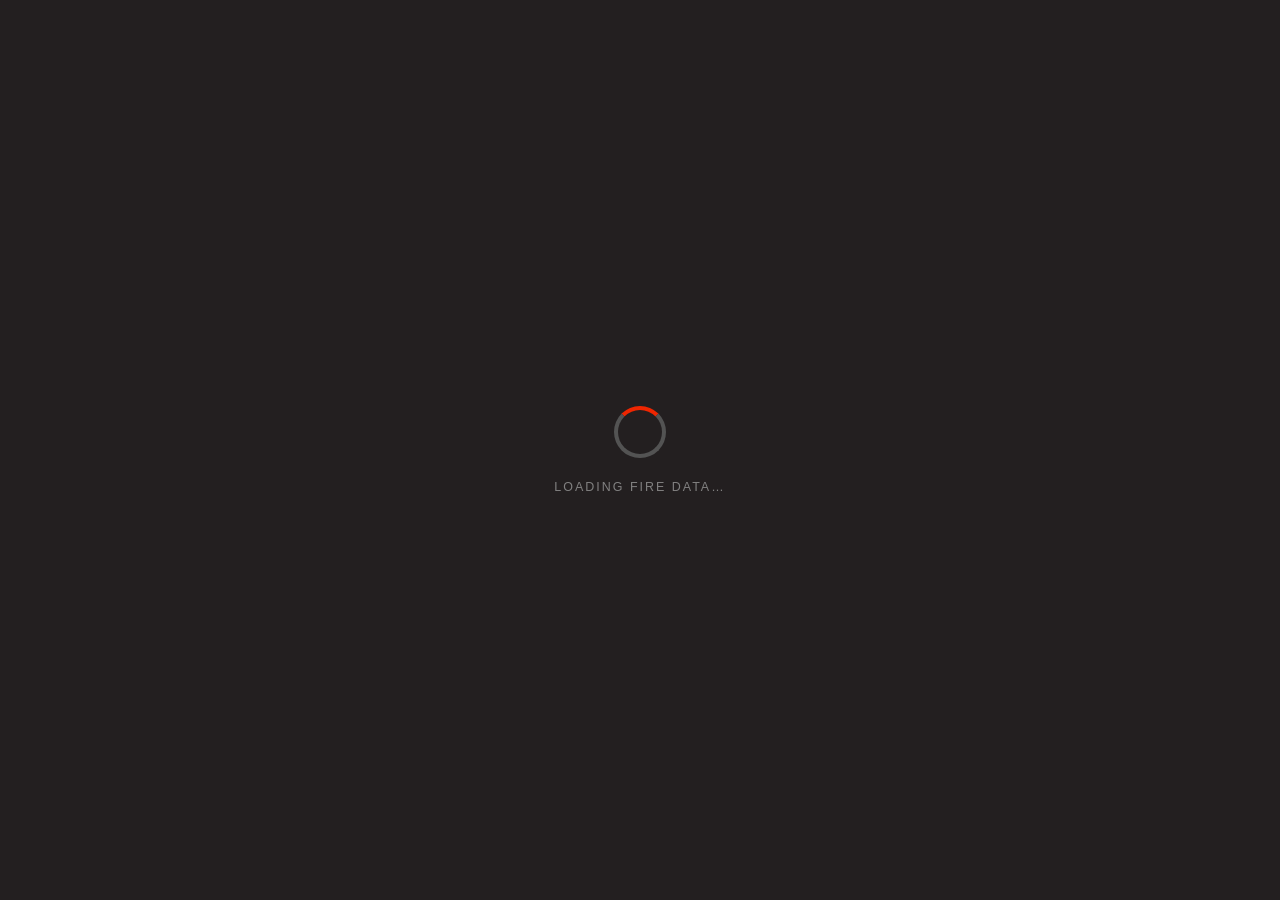
==== index.html @ 2c2c7174 "Initial build: Canada Wildfire Tracker" ====
<!DOCTYPE html>
<html lang="en">
<head>
  <meta charset="UTF-8">
  <meta name="viewport" content="width=device-width, initial-scale=1.0">
  <title>Canada Wildfire Tracker — Global News</title>
  <link rel="stylesheet" href="css/styles.css">
  <link href="https://api.mapbox.com/mapbox-gl-js/v3.3.0/mapbox-gl.css" rel="stylesheet">
</head>
<body>

<nav class="top-nav">
  <div class="nav-brand">
    <img src="Global News neg.svg" class="nav-logo" alt="Global News">
    <div class="nav-divider"></div>
    <div class="nav-title">
      <span class="nav-title-main">Wildfire Tracker</span>
      <span class="nav-title-sub">Canada · Live</span>
    </div>
  </div>

  <div class="province-filters" id="province-filters">
    <button class="filter-pill active" data-province="all">All</button>
    <button class="filter-pill" data-province="BC">BC</button>
    <button class="filter-pill" data-province="AB">AB</button>
    <button class="filter-pill" data-province="SK">SK</button>
    <button class="filter-pill" data-province="MB">MB</button>
    <button class="filter-pill" data-province="ON">ON</button>
    <button class="filter-pill" data-province="QC">QC</button>
    <button class="filter-pill" data-province="NB">NB</button>
    <button class="filter-pill" data-province="NS">NS</button>
    <button class="filter-pill" data-province="NL">NL</button>
    <button class="filter-pill" data-province="YT">YT</button>
    <button class="filter-pill" data-province="NT">NT</button>
    <button class="filter-pill" data-province="NU">NU</button>
  </div>

  <div class="nav-status">
    <span class="last-updated" id="last-updated">Loading…</span>
    <button class="refresh-btn" id="refresh-btn" title="Refresh data">↻</button>
  </div>
</nav>

<div id="map"></div>

<div class="stats-bar">
  <div class="stat">
    <span class="stat-value" id="stat-total">—</span>
    <span class="stat-label">Active Fires</span>
  </div>
  <div class="stat-divider"></div>
  <div class="stat">
    <span class="stat-value" id="stat-high">—</span>
    <span class="stat-label">High Confidence</span>
  </div>
  <div class="stat-divider"></div>
  <div class="stat">
    <span class="stat-value" id="stat-provinces">—</span>
    <span class="stat-label">Provinces Affected</span>
  </div>
  <div class="stat-divider"></div>
  <div class="stat">
    <span class="stat-value" id="stat-frp">—</span>
    <span class="stat-label">Max Intensity (MW)</span>
  </div>
</div>

<!-- Fire detail panel -->
<div class="fire-panel" id="fire-panel">
  <button class="panel-close" id="panel-close">✕</button>
  <div class="panel-header">
    <div class="panel-fire-icon">🔥</div>
    <div>
      <div class="panel-title">Active Fire</div>
      <div class="panel-province" id="panel-province">—</div>
    </div>
  </div>
  <div class="panel-body">
    <div class="panel-row">
      <span class="panel-label">Detected</span>
      <span class="panel-value" id="panel-time">—</span>
    </div>
    <div class="panel-row">
      <span class="panel-label">Confidence</span>
      <span class="panel-value" id="panel-confidence">—</span>
    </div>
    <div class="panel-row">
      <span class="panel-label">Intensity (FRP)</span>
      <span class="panel-value" id="panel-frp">—</span>
    </div>
    <div class="panel-row">
      <span class="panel-label">Satellite</span>
      <span class="panel-value" id="panel-satellite">—</span>
    </div>
    <div class="panel-row">
      <span class="panel-label">Day / Night</span>
      <span class="panel-value" id="panel-daynight">—</span>
    </div>
    <div class="panel-row">
      <span class="panel-label">Coordinates</span>
      <span class="panel-value" id="panel-coords">—</span>
    </div>
  </div>
</div>

<!-- Loading overlay -->
<div class="loading-overlay" id="loading-overlay">
  <div class="loading-spinner"></div>
  <div class="loading-text">Loading fire data…</div>
</div>

<!-- Error banner -->
<div class="error-banner" id="error-banner" style="display:none;">
  ⚠ Unable to load fire data — check API keys and connection.
</div>

<script src="https://api.mapbox.com/mapbox-gl-js/v3.3.0/mapbox-gl.js"></script>
<script src="js/app.js"></script>
</body>
</html>
---- css/styles.css ----
*, *::before, *::after { box-sizing: border-box; margin: 0; padding: 0; }

:root {
  --red:    #ef2601;
  --dark:   #231f20;
  --light:  #f2f2f2;
  --mid:    #535353;
  --gray:   #818080;
  --lgray:  #aeaeae;
  --font:   -apple-system, BlinkMacSystemFont, 'Segoe UI', Arial, sans-serif;
  --nav-h:  72px;
  --stats-h: 68px;
}

html, body {
  height: 100%;
  width: 100%;
  overflow: hidden;
  font-family: var(--font);
  background: var(--dark);
  color: var(--light);
}

/* ── Top Nav ─────────────────────────────────────────────────────────────── */

.top-nav {
  position: fixed;
  top: 0; left: 0; right: 0;
  height: var(--nav-h);
  background: var(--dark);
  border-bottom: 2px solid var(--red);
  display: flex;
  align-items: center;
  gap: 20px;
  padding: 0 24px;
  z-index: 100;
}

.nav-brand {
  display: flex;
  align-items: center;
  gap: 16px;
  flex-shrink: 0;
}

.nav-logo {
  height: 34px;
  width: auto;
  display: block;
}

.nav-divider {
  width: 1px;
  height: 36px;
  background: var(--mid);
  flex-shrink: 0;
}

.nav-title-main {
  display: block;
  font-size: 0.95rem;
  font-weight: 900;
  letter-spacing: 2px;
  text-transform: uppercase;
  color: var(--light);
}

.nav-title-sub {
  display: block;
  font-size: 0.58rem;
  font-weight: 700;
  letter-spacing: 2.5px;
  text-transform: uppercase;
  color: var(--red);
  margin-top: 2px;
}

/* Province filter pills */
.province-filters {
  display: flex;
  align-items: center;
  gap: 6px;
  flex: 1;
  overflow-x: auto;
  scrollbar-width: none;
}
.province-filters::-webkit-scrollbar { display: none; }

.filter-pill {
  padding: 8px 18px;
  border: 1.5px solid var(--mid);
  border-radius: 24px;
  background: transparent;
  color: var(--lgray);
  font-size: 0.78rem;
  font-weight: 700;
  letter-spacing: 0.6px;
  cursor: pointer;
  white-space: nowrap;
  transition: border-color 0.15s, color 0.15s, background 0.15s;
  min-height: 42px;
  min-width: 54px;
}
.filter-pill:hover  { border-color: var(--light); color: var(--light); }
.filter-pill.active { background: var(--red); border-color: var(--red); color: #fff; }

/* Status area */
.nav-status {
  display: flex;
  align-items: center;
  gap: 12px;
  flex-shrink: 0;
}

.last-updated {
  font-size: 0.7rem;
  color: var(--lgray);
  white-space: nowrap;
  letter-spacing: 0.3px;
}

.refresh-btn {
  width: 42px;
  height: 42px;
  border: 1.5px solid var(--mid);
  border-radius: 50%;
  background: transparent;
  color: var(--lgray);
  font-size: 1.3rem;
  cursor: pointer;
  display: flex;
  align-items: center;
  justify-content: center;
  transition: border-color 0.15s, color 0.15s;
  line-height: 1;
}
.refresh-btn:hover               { border-color: var(--red); color: var(--red); }
.refresh-btn.spinning            { animation: spin 0.9s linear infinite; }

@keyframes spin { to { transform: rotate(360deg); } }

/* ── Map ─────────────────────────────────────────────────────────────────── */

#map {
  position: fixed;
  top: var(--nav-h);
  left: 0; right: 0;
  bottom: var(--stats-h);
}

/* ── Stats Bar ───────────────────────────────────────────────────────────── */

.stats-bar {
  position: fixed;
  bottom: 0; left: 0; right: 0;
  height: var(--stats-h);
  background: var(--dark);
  border-top: 2px solid var(--mid);
  display: flex;
  align-items: center;
  justify-content: center;
  z-index: 100;
}

.stat {
  display: flex;
  flex-direction: column;
  align-items: center;
  gap: 3px;
  padding: 0 48px;
}

.stat-value {
  font-size: 1.55rem;
  font-weight: 900;
  color: var(--red);
  letter-spacing: 1px;
  line-height: 1;
}

.stat-label {
  font-size: 0.6rem;
  font-weight: 700;
  text-transform: uppercase;
  letter-spacing: 1.2px;
  color: var(--gray);
}

.stat-divider {
  width: 1px;
  height: 34px;
  background: var(--mid);
  flex-shrink: 0;
}

/* ── Fire Detail Panel ───────────────────────────────────────────────────── */

.fire-panel {
  position: fixed;
  top: calc(var(--nav-h) + 16px);
  right: -400px;
  width: 360px;
  background: var(--dark);
  border: 1.5px solid var(--mid);
  border-radius: 8px;
  z-index: 200;
  transition: right 0.3s cubic-bezier(0.22, 1, 0.36, 1);
  overflow: hidden;
}
.fire-panel.open { right: 16px; }

.panel-close {
  position: absolute;
  top: 14px;
  right: 14px;
  width: 36px;
  height: 36px;
  border: none;
  background: var(--mid);
  color: var(--light);
  border-radius: 50%;
  cursor: pointer;
  font-size: 0.85rem;
  display: flex;
  align-items: center;
  justify-content: center;
  transition: background 0.15s;
}
.panel-close:hover { background: var(--red); }

.panel-header {
  display: flex;
  align-items: center;
  gap: 14px;
  padding: 20px 20px 16px;
  border-bottom: 1px solid var(--mid);
  background: rgba(239, 38, 1, 0.07);
}

.panel-fire-icon { font-size: 2.2rem; }

.panel-title {
  font-size: 0.78rem;
  font-weight: 900;
  text-transform: uppercase;
  letter-spacing: 1.5px;
  color: var(--red);
}

.panel-province {
  font-size: 0.88rem;
  font-weight: 600;
  color: var(--light);
  margin-top: 3px;
}

.panel-body {
  padding: 18px 20px;
  display: flex;
  flex-direction: column;
  gap: 14px;
}

.panel-row {
  display: flex;
  justify-content: space-between;
  align-items: baseline;
  gap: 12px;
}

.panel-label {
  font-size: 0.68rem;
  font-weight: 700;
  text-transform: uppercase;
  letter-spacing: 0.8px;
  color: var(--gray);
  white-space: nowrap;
}

.panel-value {
  font-size: 0.88rem;
  font-weight: 600;
  color: var(--light);
  text-align: right;
}

/* ── Loading ─────────────────────────────────────────────────────────────── */

.loading-overlay {
  position: fixed;
  inset: 0;
  background: var(--dark);
  display: flex;
  flex-direction: column;
  align-items: center;
  justify-content: center;
  gap: 22px;
  z-index: 500;
  transition: opacity 0.5s;
}
.loading-overlay.hidden {
  opacity: 0;
  pointer-events: none;
}

.loading-spinner {
  width: 52px;
  height: 52px;
  border: 4px solid var(--mid);
  border-top-color: var(--red);
  border-radius: 50%;
  animation: spin 0.8s linear infinite;
}

.loading-text {
  font-size: 0.78rem;
  letter-spacing: 2px;
  color: var(--gray);
  text-transform: uppercase;
}

/* ── Error Banner ────────────────────────────────────────────────────────── */

.error-banner {
  position: fixed;
  top: calc(var(--nav-h) + 14px);
  left: 50%;
  transform: translateX(-50%);
  background: #7a0000;
  color: #fff;
  padding: 10px 28px;
  border-radius: 6px;
  font-size: 0.82rem;
  font-weight: 700;
  z-index: 300;
  letter-spacing: 0.3px;
  white-space: nowrap;
}

/* ── Mapbox overrides ────────────────────────────────────────────────────── */

.mapboxgl-ctrl-group {
  background: var(--dark) !important;
  border: 1.5px solid var(--mid) !important;
}
.mapboxgl-ctrl-group button {
  background: transparent !important;
}
.mapboxgl-ctrl-group button:hover {
  background: var(--mid) !important;
}
.mapboxgl-ctrl-icon { filter: invert(1); }

.mapboxgl-ctrl-attrib {
  background: rgba(35, 31, 32, 0.85) !important;
}
.mapboxgl-ctrl-attrib a { color: var(--lgray) !important; }
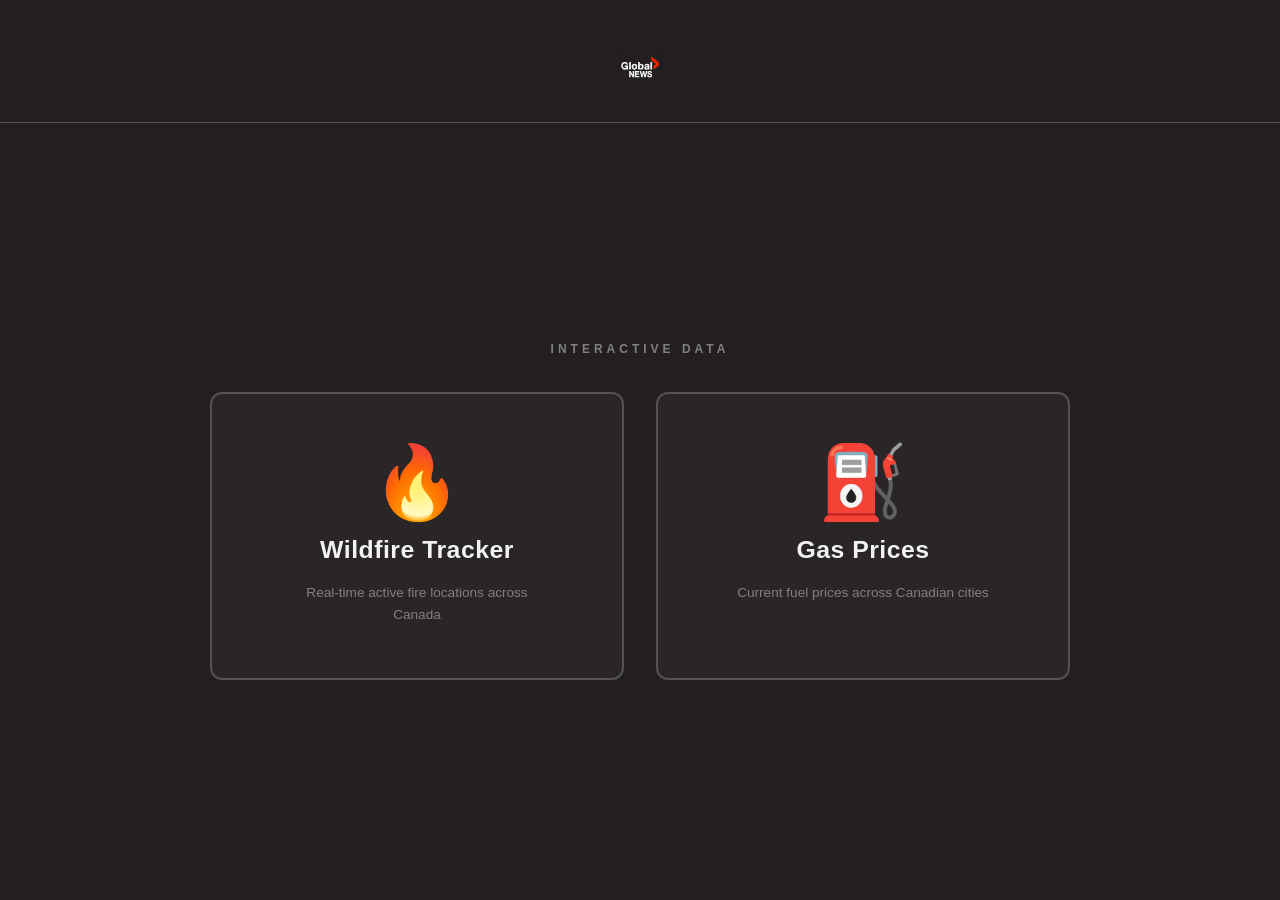
==== commit 3060fc62: "Add splash page, gas prices map, home navigation" ====
--- a/index.html
+++ b/index.html
@@ -3,118 +3,33 @@
 <head>
   <meta charset="UTF-8">
   <meta name="viewport" content="width=device-width, initial-scale=1.0">
-  <title>Canada Wildfire Tracker — Global News</title>
-  <link rel="stylesheet" href="css/styles.css">
-  <link href="https://api.mapbox.com/mapbox-gl-js/v3.3.0/mapbox-gl.css" rel="stylesheet">
+  <title>Global News Interactive</title>
+  <link rel="stylesheet" href="css/splash.css">
 </head>
 <body>
 
-<nav class="top-nav">
-  <div class="nav-brand">
-    <img src="Global News neg.svg" class="nav-logo" alt="Global News">
-    <div class="nav-divider"></div>
-    <div class="nav-title">
-      <span class="nav-title-main">Wildfire Tracker</span>
-      <span class="nav-title-sub">Canada · Live</span>
+  <header class="splash-header">
+    <img src="Images/Global News neg.svg" alt="Global News" class="splash-logo">
+  </header>
+
+  <main class="splash-main">
+    <p class="splash-subtitle">Interactive Data</p>
+    <div class="splash-cards">
+
+      <a href="wildfire.html" class="splash-card">
+        <div class="card-icon">🔥</div>
+        <div class="card-name">Wildfire Tracker</div>
+        <div class="card-desc">Real-time active fire locations across Canada</div>
+      </a>
+
+      <a href="gas.html" class="splash-card">
+        <div class="card-icon">⛽</div>
+        <div class="card-name">Gas Prices</div>
+        <div class="card-desc">Current fuel prices across Canadian cities</div>
+      </a>
+
     </div>
-  </div>
+  </main>
 
-  <div class="province-filters" id="province-filters">
-    <button class="filter-pill active" data-province="all">All</button>
-    <button class="filter-pill" data-province="BC">BC</button>
-    <button class="filter-pill" data-province="AB">AB</button>
-    <button class="filter-pill" data-province="SK">SK</button>
-    <button class="filter-pill" data-province="MB">MB</button>
-    <button class="filter-pill" data-province="ON">ON</button>
-    <button class="filter-pill" data-province="QC">QC</button>
-    <button class="filter-pill" data-province="NB">NB</button>
-    <button class="filter-pill" data-province="NS">NS</button>
-    <button class="filter-pill" data-province="NL">NL</button>
-    <button class="filter-pill" data-province="YT">YT</button>
-    <button class="filter-pill" data-province="NT">NT</button>
-    <button class="filter-pill" data-province="NU">NU</button>
-  </div>
-
-  <div class="nav-status">
-    <span class="last-updated" id="last-updated">Loading…</span>
-    <button class="refresh-btn" id="refresh-btn" title="Refresh data">↻</button>
-  </div>
-</nav>
-
-<div id="map"></div>
-
-<div class="stats-bar">
-  <div class="stat">
-    <span class="stat-value" id="stat-total">—</span>
-    <span class="stat-label">Active Fires</span>
-  </div>
-  <div class="stat-divider"></div>
-  <div class="stat">
-    <span class="stat-value" id="stat-high">—</span>
-    <span class="stat-label">High Confidence</span>
-  </div>
-  <div class="stat-divider"></div>
-  <div class="stat">
-    <span class="stat-value" id="stat-provinces">—</span>
-    <span class="stat-label">Provinces Affected</span>
-  </div>
-  <div class="stat-divider"></div>
-  <div class="stat">
-    <span class="stat-value" id="stat-frp">—</span>
-    <span class="stat-label">Max Intensity (MW)</span>
-  </div>
-</div>
-
-<!-- Fire detail panel -->
-<div class="fire-panel" id="fire-panel">
-  <button class="panel-close" id="panel-close">✕</button>
-  <div class="panel-header">
-    <div class="panel-fire-icon">🔥</div>
-    <div>
-      <div class="panel-title">Active Fire</div>
-      <div class="panel-province" id="panel-province">—</div>
-    </div>
-  </div>
-  <div class="panel-body">
-    <div class="panel-row">
-      <span class="panel-label">Detected</span>
-      <span class="panel-value" id="panel-time">—</span>
-    </div>
-    <div class="panel-row">
-      <span class="panel-label">Confidence</span>
-      <span class="panel-value" id="panel-confidence">—</span>
-    </div>
-    <div class="panel-row">
-      <span class="panel-label">Intensity (FRP)</span>
-      <span class="panel-value" id="panel-frp">—</span>
-    </div>
-    <div class="panel-row">
-      <span class="panel-label">Satellite</span>
-      <span class="panel-value" id="panel-satellite">—</span>
-    </div>
-    <div class="panel-row">
-      <span class="panel-label">Day / Night</span>
-      <span class="panel-value" id="panel-daynight">—</span>
-    </div>
-    <div class="panel-row">
-      <span class="panel-label">Coordinates</span>
-      <span class="panel-value" id="panel-coords">—</span>
-    </div>
-  </div>
-</div>
-
-<!-- Loading overlay -->
-<div class="loading-overlay" id="loading-overlay">
-  <div class="loading-spinner"></div>
-  <div class="loading-text">Loading fire data…</div>
-</div>
-
-<!-- Error banner -->
-<div class="error-banner" id="error-banner" style="display:none;">
-  ⚠ Unable to load fire data — check API keys and connection.
-</div>
-
-<script src="https://api.mapbox.com/mapbox-gl-js/v3.3.0/mapbox-gl.js"></script>
-<script src="js/app.js"></script>
 </body>
 </html>
--- a/css/splash.css
+++ b/css/splash.css
@@ -0,0 +1,102 @@
+*, *::before, *::after { box-sizing: border-box; margin: 0; padding: 0; }
+
+:root {
+  --red:   #ef2601;
+  --dark:  #231f20;
+  --light: #f2f2f2;
+  --mid:   #535353;
+  --gray:  #818080;
+  --font:  -apple-system, BlinkMacSystemFont, 'Segoe UI', Arial, sans-serif;
+}
+
+html, body {
+  height: 100%;
+  background: var(--dark);
+  color: var(--light);
+  font-family: var(--font);
+  overflow: hidden;
+}
+
+/* ── Header ─────────────────────────────────────────────────────────────── */
+
+.splash-header {
+  display: flex;
+  justify-content: center;
+  padding: 48px 0 0;
+  border-bottom: 1px solid var(--mid);
+  padding-bottom: 32px;
+}
+
+.splash-logo {
+  height: 42px;
+  width: auto;
+}
+
+/* ── Main ────────────────────────────────────────────────────────────────── */
+
+.splash-main {
+  display: flex;
+  flex-direction: column;
+  align-items: center;
+  justify-content: center;
+  height: calc(100vh - 124px);
+  gap: 36px;
+  padding: 32px;
+}
+
+.splash-subtitle {
+  font-size: 0.75rem;
+  font-weight: 800;
+  letter-spacing: 4px;
+  text-transform: uppercase;
+  color: var(--gray);
+}
+
+/* ── Cards ───────────────────────────────────────────────────────────────── */
+
+.splash-cards {
+  display: flex;
+  gap: 32px;
+  width: 100%;
+  max-width: 860px;
+}
+
+.splash-card {
+  flex: 1;
+  display: flex;
+  flex-direction: column;
+  align-items: center;
+  gap: 18px;
+  padding: 52px 36px;
+  background: rgba(255,255,255,0.03);
+  border: 2px solid var(--mid);
+  border-radius: 12px;
+  text-decoration: none;
+  color: var(--light);
+  cursor: pointer;
+  transition: border-color 0.2s, background 0.2s, transform 0.15s;
+  user-select: none;
+}
+.splash-card:hover,
+.splash-card:active {
+  border-color: var(--red);
+  background: rgba(239,38,1,0.07);
+  transform: translateY(-6px);
+}
+
+.card-icon  { font-size: 4.5rem; line-height: 1; }
+
+.card-name  {
+  font-size: 1.55rem;
+  font-weight: 900;
+  letter-spacing: 0.5px;
+  color: var(--light);
+}
+
+.card-desc  {
+  font-size: 0.85rem;
+  color: var(--gray);
+  text-align: center;
+  line-height: 1.6;
+  max-width: 260px;
+}
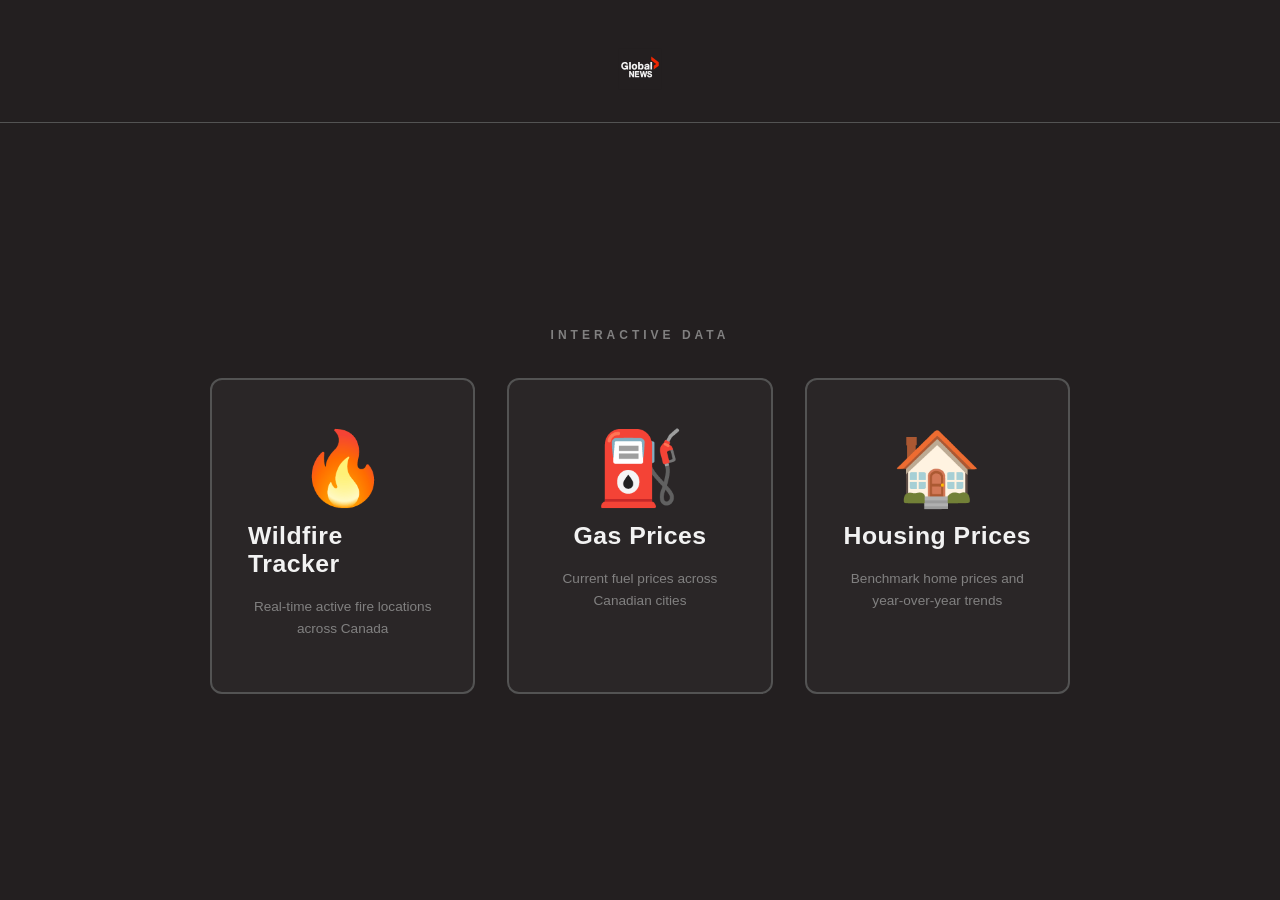
==== commit be897785: "Add housing prices map page Interactive map showing CREA-style MLS benchmark prices for 27 Canadian " ====
--- a/index.html
+++ b/index.html
@@ -28,6 +28,12 @@
         <div class="card-desc">Current fuel prices across Canadian cities</div>
       </a>
 
+      <a href="housing.html" class="splash-card">
+        <div class="card-icon">🏠</div>
+        <div class="card-name">Housing Prices</div>
+        <div class="card-desc">Benchmark home prices and year-over-year trends</div>
+      </a>
+
     </div>
   </main>
 
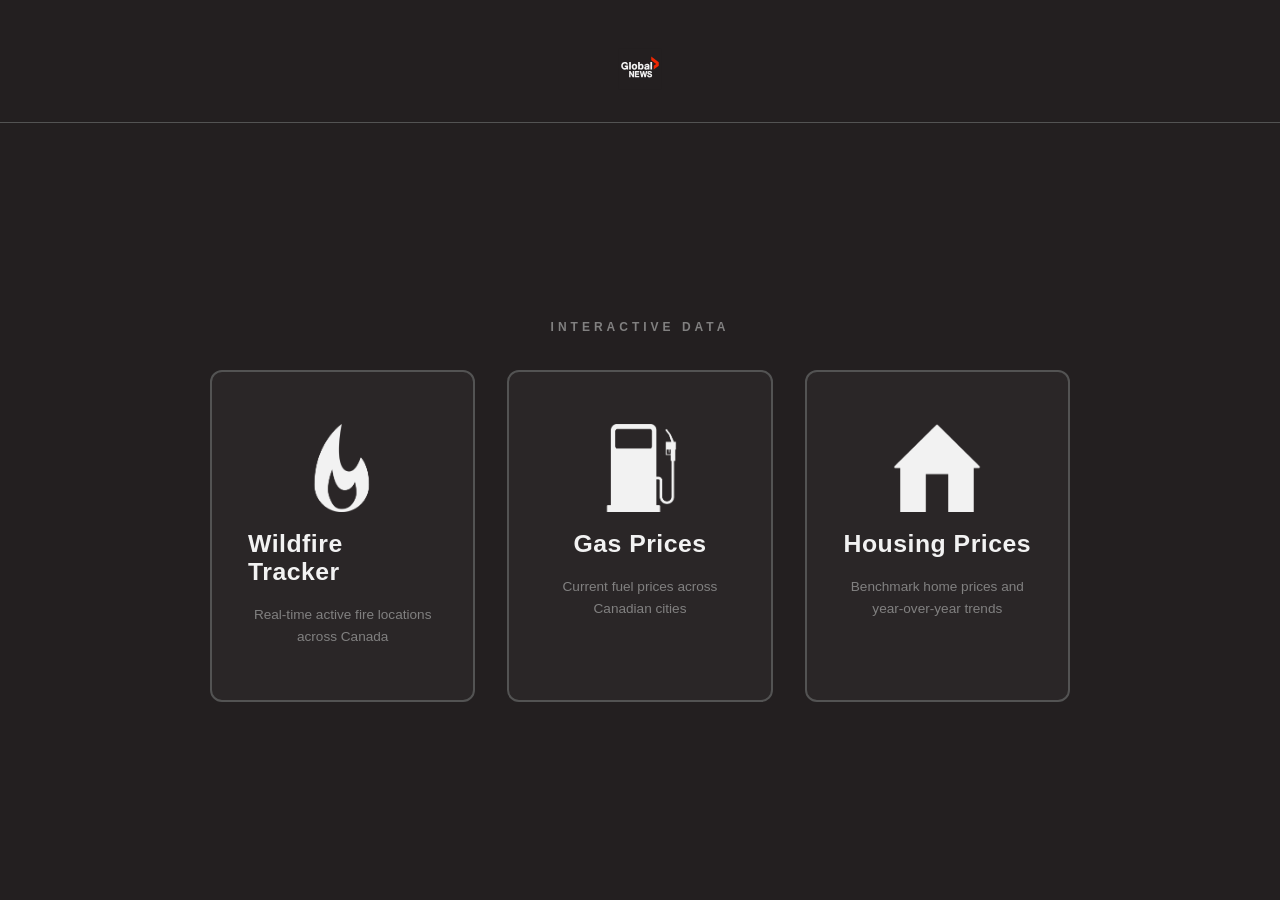
==== commit 5bb7cc37: "Replace splash page emoji with custom icons Co-Authored-By: Claude Sonnet 4.6 <noreply@anthropic.com" ====
--- a/index.html
+++ b/index.html
@@ -17,19 +17,19 @@
     <div class="splash-cards">
 
       <a href="wildfire.html" class="splash-card">
-        <div class="card-icon">🔥</div>
+        <div class="card-icon"><img src="Images/Splash_Fire_Icon.png" alt="Wildfire"></div>
         <div class="card-name">Wildfire Tracker</div>
         <div class="card-desc">Real-time active fire locations across Canada</div>
       </a>
 
       <a href="gas.html" class="splash-card">
-        <div class="card-icon">⛽</div>
+        <div class="card-icon"><img src="Images/Splash_Gas_Icon.png" alt="Gas Prices"></div>
         <div class="card-name">Gas Prices</div>
         <div class="card-desc">Current fuel prices across Canadian cities</div>
       </a>
 
       <a href="housing.html" class="splash-card">
-        <div class="card-icon">🏠</div>
+        <div class="card-icon"><img src="Images/Splash_Housing_Icon.png" alt="Housing Prices"></div>
         <div class="card-name">Housing Prices</div>
         <div class="card-desc">Benchmark home prices and year-over-year trends</div>
       </a>
--- a/css/splash.css
+++ b/css/splash.css
@@ -85,6 +85,7 @@
 }
 
 .card-icon  { font-size: 4.5rem; line-height: 1; }
+.card-icon img { width: 88px; height: 88px; object-fit: contain; display: block; }
 
 .card-name  {
   font-size: 1.55rem;
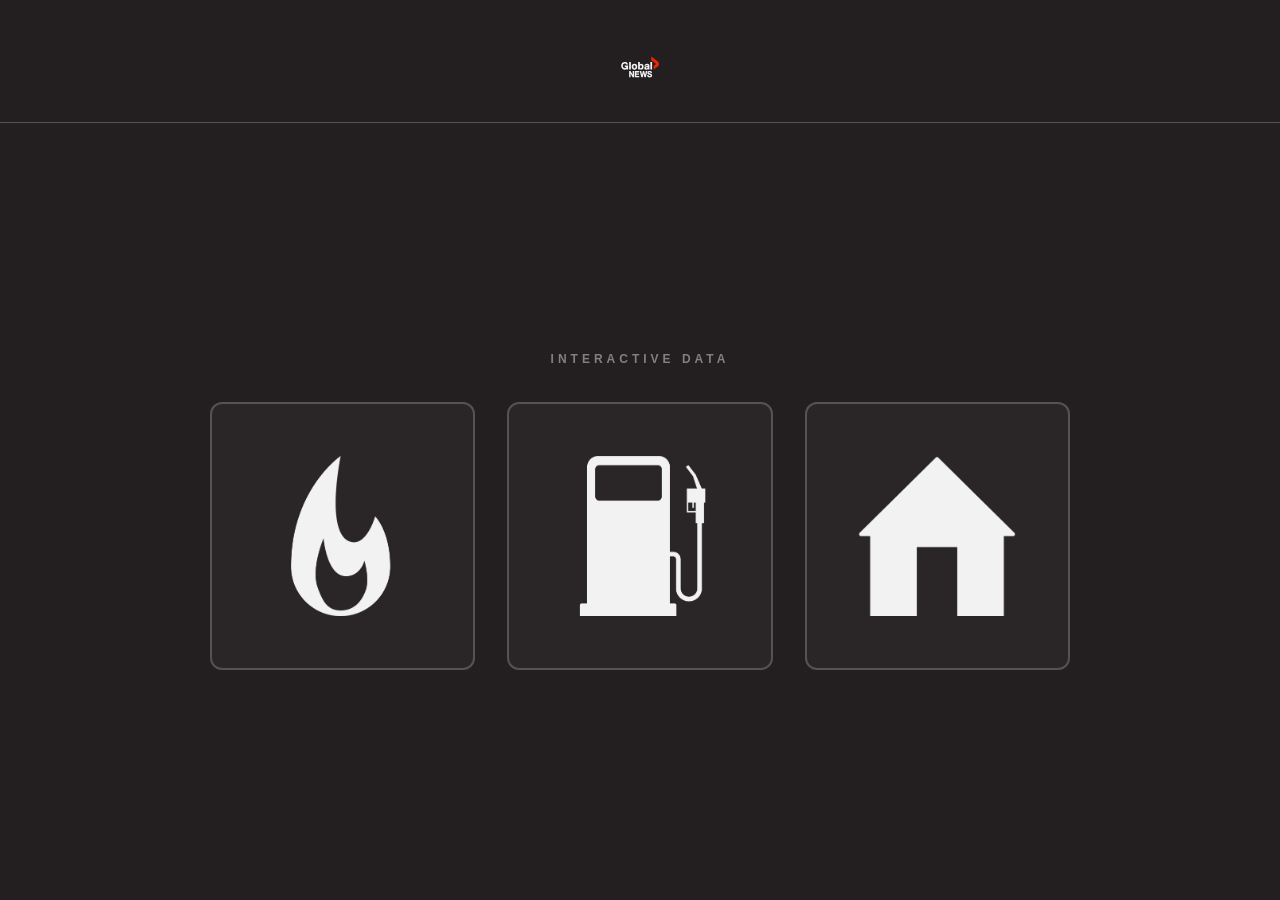
==== commit 576a0f72: "Simplify splash cards to icon-only, centred Co-Authored-By: Claude Sonnet 4.6 <noreply@anthropic.com" ====
--- a/index.html
+++ b/index.html
@@ -17,21 +17,15 @@
     <div class="splash-cards">
 
       <a href="wildfire.html" class="splash-card">
-        <div class="card-icon"><img src="Images/Splash_Fire_Icon.png" alt="Wildfire"></div>
-        <div class="card-name">Wildfire Tracker</div>
-        <div class="card-desc">Real-time active fire locations across Canada</div>
+        <img src="Images/Splash_Fire_Icon.png" alt="Wildfire Tracker">
       </a>
 
       <a href="gas.html" class="splash-card">
-        <div class="card-icon"><img src="Images/Splash_Gas_Icon.png" alt="Gas Prices"></div>
-        <div class="card-name">Gas Prices</div>
-        <div class="card-desc">Current fuel prices across Canadian cities</div>
+        <img src="Images/Splash_Gas_Icon.png" alt="Gas Prices">
       </a>
 
       <a href="housing.html" class="splash-card">
-        <div class="card-icon"><img src="Images/Splash_Housing_Icon.png" alt="Housing Prices"></div>
-        <div class="card-name">Housing Prices</div>
-        <div class="card-desc">Benchmark home prices and year-over-year trends</div>
+        <img src="Images/Splash_Housing_Icon.png" alt="Housing Prices">
       </a>
 
     </div>
--- a/css/splash.css
+++ b/css/splash.css
@@ -84,20 +84,9 @@
   transform: translateY(-6px);
 }
 
-.card-icon  { font-size: 4.5rem; line-height: 1; }
-.card-icon img { width: 88px; height: 88px; object-fit: contain; display: block; }
-
-.card-name  {
-  font-size: 1.55rem;
-  font-weight: 900;
-  letter-spacing: 0.5px;
-  color: var(--light);
+.splash-card img {
+  width: 160px;
+  height: 160px;
+  object-fit: contain;
+  display: block;
 }
-
-.card-desc  {
-  font-size: 0.85rem;
-  color: var(--gray);
-  text-align: center;
-  line-height: 1.6;
-  max-width: 260px;
-}
